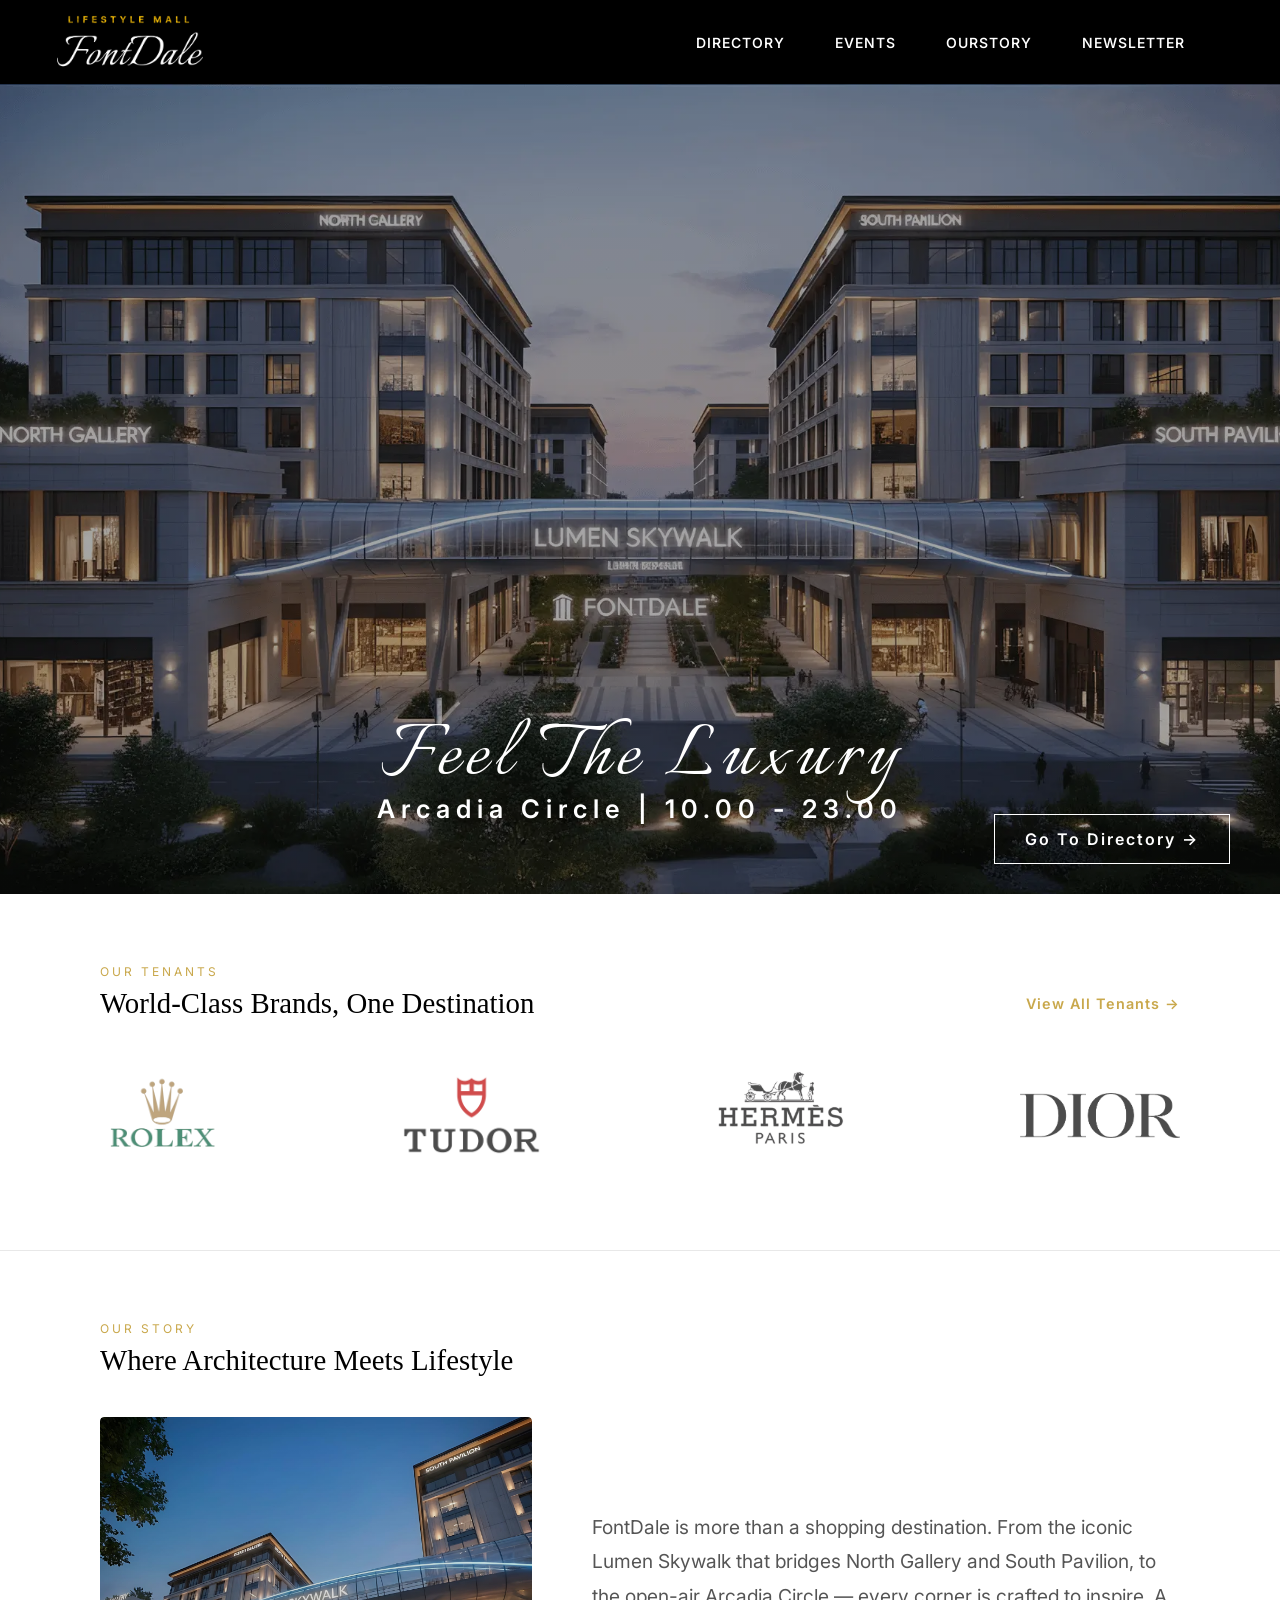
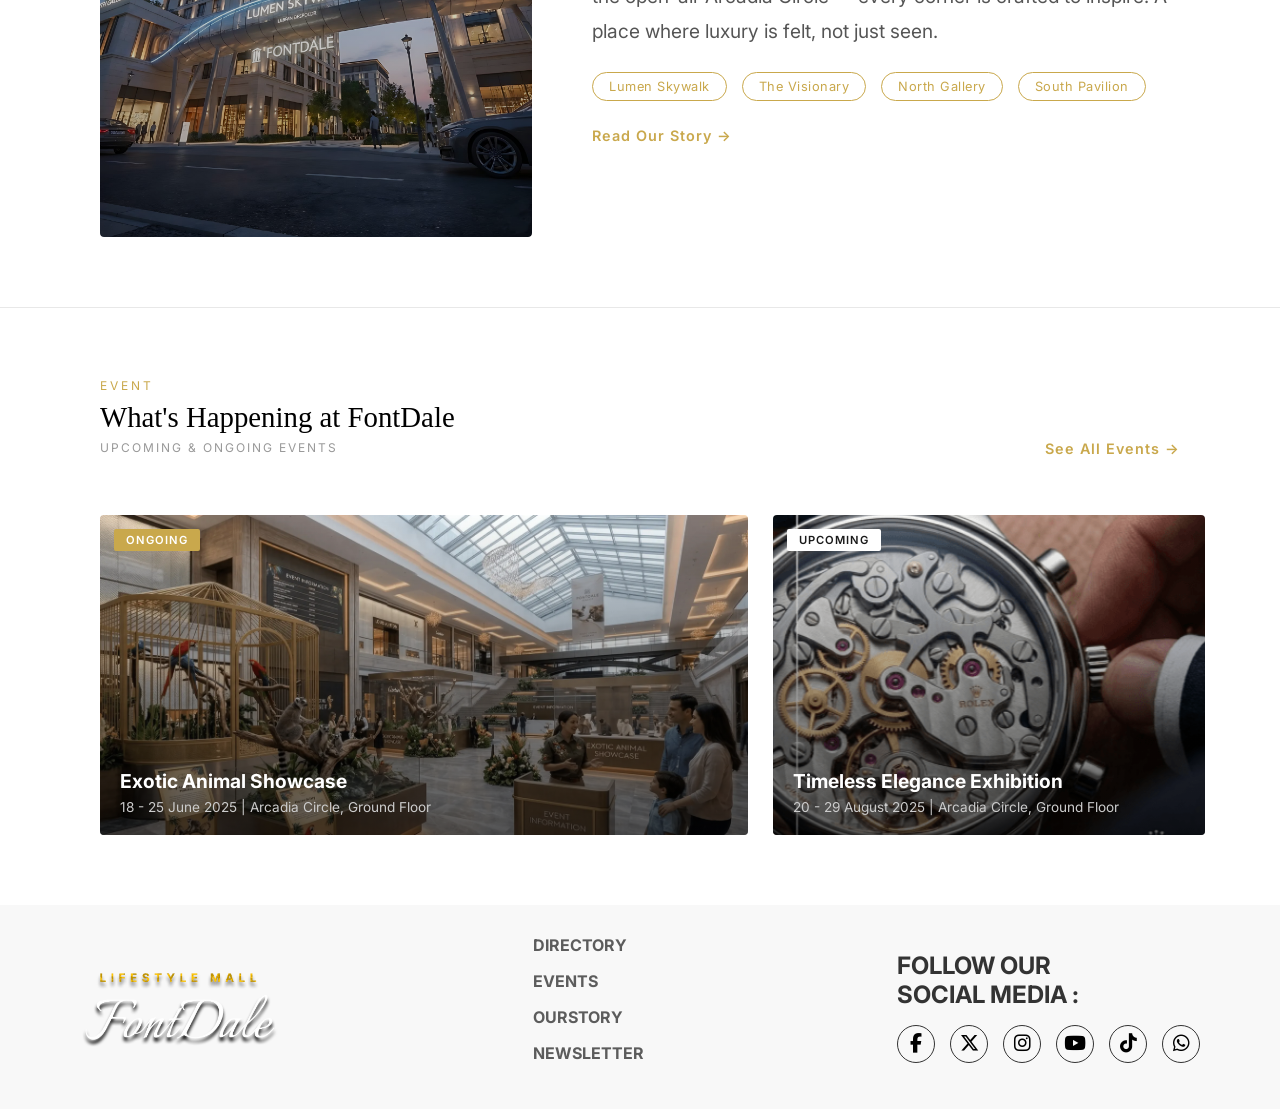
==== index.html @ 86652f48 "Revisi index.html" ====
<!doctype html>
<html lang="id">
  <head>
    <meta charset="UTF-8" />
    <meta name="viewport" content="width=device-width, initial-scale=1.0" />
    <title>FontDale Lifestyle Mall</title>

    <link rel="preconnect" href="https://fonts.googleapis.com" />
    <link rel="preconnect" href="https://fonts.gstatic.com" crossorigin />
    <link
      href="https://fonts.googleapis.com/css2?family=Alike&family=Inter:wght@300;400;600&family=Italianno&display=swap"
      rel="stylesheet"
    />
    <link
      rel="stylesheet"
      href="https://cdnjs.cloudflare.com/ajax/libs/font-awesome/6.5.1/css/all.min.css"
    />
    <link rel="stylesheet" href="coloring.css" />
    <script src="./JS/nav.js" defer></script>
    <script src="./JS/scroll.js" defer></script>
  </head>
  <body>
    <header>
      <div class="logo">
        <a href="index.html">
          <img src="./Gambar/logo fontDale.png" alt="logo" width="160px" />
        </a>
      </div>
      <nav class="main-navigation">
        <ul>
          <li><a href="directory.html">DIRECTORY</a></li>
          <li><a href="events.html">EVENTS</a></li>
          <li><a href="ourstory.html">OURSTORY</a></li>
          <li><a href="newsletter.html">NEWSLETTER</a></li>
        </ul>
      </nav>
      <button id="hamburgerButton" class="hamburger-btn">
        <span></span>
        <span></span>
        <span></span>
      </button>
    </header>

    <section>
      <div class="hero-banner">
        <div class="hero-content">
          <h1 class="slogan">Feel The Luxury</h1>
          <p class="place-title">Arcadia Circle | 10.00 - 23.00</p>
        </div>

        <a class="directory-link" href="directory.html"
          >Go To Directory &rarr;</a
        >
      </div>
    </section>

    <!-- OUR TENANTS -->
    <section class="tenants-section">
      <div class="section-label">OUR TENANTS</div>
      <div class="section-header-row">
        <h2>World-Class Brands, One Destination</h2>
        <a href="directory.html" class="view-all-link"
          >View All Tenants &rarr;</a
        >
      </div>
      <div class="tenants-logo-row">
        <img src="Logo Brand/rolex.png" alt="Rolex" id="rolex-homepage" />
        <img src="Logo Brand/Tudor.png" alt="Tudor" />
        <img
          src="Logo Brand/Fashion & accesories/Hermes.png"
          alt="Hermes"
          id="hermes-homepage"
        />
        <img src="Logo Brand/Fashion & accesories/Dior.png" alt="Dior" />
      </div>
      <a href="directory.html" class="view-all-link mobile-cta"
        >View All Tenants &rarr;</a
      >
    </section>

    <!-- OUR STORY -->
    <section class="story-preview-section">
      <div class="section-label">OUR STORY</div>
      <h2>Where Architecture Meets Lifestyle</h2>
      <div class="story-preview-content">
        <div class="story-preview-image">
          <img
            src="./Gambar/ourstory page/Fontdale Frog Eye Level2.png"
            alt="FontDale Building"
          />
        </div>
        <div class="story-preview-text">
          <p>
            FontDale is more than a shopping destination. From the iconic Lumen
            Skywalk that bridges North Gallery and South Pavilion, to the
            open-air Arcadia Circle — every corner is crafted to inspire. A
            place where luxury is felt, not just seen.
          </p>
          <div class="story-tags">
            <span class="tag">Lumen Skywalk</span>
            <span class="tag">The Visionary</span>
            <span class="tag">North Gallery</span>
            <span class="tag">South Pavilion</span>
          </div>
          <a href="ourstory.html" class="view-all-link"
            >Read Our Story &rarr;</a
          >
        </div>
      </div>
    </section>

    <!-- EVENT -->
    <section class="event-preview-section">
      <div class="section-label">EVENT</div>
      <div class="section-header-row">
        <div class="event-preview-title">
          <h2>What's Happening at FontDale</h2>
          <p class="event-subtitle">UPCOMING & ONGOING EVENTS</p>
        </div>
        <a href="events.html" class="view-all-link">See All Events &rarr;</a>
      </div>
      <div class="event-preview-grid">
        <div class="event-preview-card large">
          <span class="event-badge ongoing">ONGOING</span>
          <img
            src="./Gambar/Event Hero Banner.webp"
            alt="Exotic Animal Showcase"
          />
          <div class="event-preview-info">
            <h3>Exotic Animal Showcase</h3>
            <p>18 - 25 June 2025 | Arcadia Circle, Ground Floor</p>
          </div>
        </div>
        <div class="event-preview-card small">
          <span class="event-badge upcoming">UPCOMING</span>
          <img
            src="./Gambar/Rolex Event.png"
            alt="Timeless Elegance Exhibition"
          />
          <div class="event-preview-info">
            <h3>Timeless Elegance Exhibition</h3>
            <p>20 - 29 August 2025 | Arcadia Circle, Ground Floor</p>
          </div>
        </div>
      </div>
      <a href="events.html" class="view-all-link mobile-cta"
        >See All Events &rarr;</a
      >
    </section>

    <footer>
      <div class="logo-footer">
        <a href="index.html">
          <img src="./Gambar/logo fontDale2.png" alt="Logo" />
        </a>
      </div>

      <div class="navigation-footer">
        <ul>
          <li><a href="directory.html">DIRECTORY</a></li>
          <li><a href="events.html">EVENTS</a></li>
          <li><a href="ourstory.html">OURSTORY</a></li>
          <li><a href="newsletter.html">NEWSLETTER</a></li>
        </ul>
      </div>
      <div class="social-media">
        <p class="social-media-title">FOLLOW OUR <br />SOCIAL MEDIA :</p>
        <ul>
          <li>
            <a href="#"><i class="fa-brands fa-facebook-f"></i></a>
          </li>
          <li>
            <a href="#"><i class="fa-brands fa-x-twitter"></i></a>
          </li>
          <li>
            <a href="#"><i class="fa-brands fa-instagram"></i></a>
          </li>
          <li>
            <a href="#"><i class="fa-brands fa-youtube"></i></a>
          </li>
          <li>
            <a href="#"><i class="fa-brands fa-tiktok"></i></a>
          </li>
          <li>
            <a href="#"><i class="fa-brands fa-whatsapp"></i></a>
          </li>
        </ul>
      </div>
    </footer>
  </body>
</html>
---- coloring.css ----
* {
  margin: 0;
  padding: 0;
  box-sizing: border-box;
  font-family: "Inter", sans-serif;
}
.fade-up {
  opacity: 0;
  transform: translateY(40px);
  transition:
    opacity 0.8s ease,
    transform 0.8s ease;
}
.fade-left {
  opacity: 0;
  transform: translateX(-40px);
  transition:
    opacity 0.8s ease,
    transform 0.8s ease;
}
.fade-right {
  opacity: 0;
  transform: translateX(40px);
  transition:
    opacity 0.8s ease,
    transform 0.8s ease;
}

.fade-up.visible,
.fade-left.visible,
.fade-right.visible {
  opacity: 1;
  transform: translate(0, 0);
}

@keyframes fadeUpHomepage {
  from {
    opacity: 0;
    transform: translateY(30px);
    letter-spacing: 2px;
  }
  to {
    opacity: 1;
    transform: translateY(0);
    letter-spacing: 6px;
  }
}

@keyframes fadeUp {
  from {
    opacity: 0;
    transform: translateY(30px);
  }
  to {
    opacity: 1;
    transform: translateY(0);
  }
}

@keyframes fadeIn {
  from {
    opacity: 0;
  }
  to {
    opacity: 1;
  }
}

@keyframes fadeDown {
  from {
    opacity: 0;
    transform: translateY(-30px);
  }

  to {
    opacity: 1;
    transform: translate(0);
  }
}

@keyframes pulse {
  0%,
  100% {
    box-shadow: 0 0 0 0 rgba(255, 255, 255, 0.4);
  }
  50% {
    box-shadow: 0 0 0 8px rgba(255, 255, 255, 0);
  }
}

header {
  position: sticky;
  top: 0px;
  background-color: #000;
  color: #fff;
  display: flex;
  justify-content: space-between;
  align-items: center;
  padding: 10px 50px;
  animation: fadeDown 1s ease forwards;
  z-index: 1000;
}
.logo {
  flex: 1;
  display: flex;
  justify-content: flex-start;
}
.logo img {
  width: 160px;
  height: auto;
}
.main-navigation {
  margin-left: auto;
  margin-right: 20px;
}

.main-navigation ul {
  display: flex;
  list-style: none;
}

.main-navigation li {
  margin: 0px 25px;
}

.main-navigation a {
  color: white;
  text-decoration: none;
  font-size: 14px;
  font-weight: 550;
  letter-spacing: 1px;
}

.main-navigation a:hover {
  transition: color 0.25 linear;
  color: orange;
}

.hamburger-btn {
  display: none; /* tersembunyi di desktop */
  flex-direction: column;
  justify-content: space-between;
  width: 28px;
  height: 20px;
  background: none;
  border: none;
  cursor: pointer;
  padding: 0;
}

.hamburger-btn span {
  display: block;
  width: 100%;
  height: 2px;
  background-color: #c9a84c;
}
/* HOMEPAGE SECTION */
.hero-banner {
  background-image:
    linear-gradient(to bottom, rgba(0, 0, 0, 0.35), rgba(0, 0, 0, 0.35)),
    url(./Gambar/Gambar\ Mall\ HomePage.webp);
  background-size: cover;
  background-position: center;
  height: 90vh;

  display: flex;
  flex-direction: column;
  justify-content: flex-end;
  color: white;
  align-items: center;
  padding-bottom: 70px;
  position: relative;
}

.hero-content {
  text-align: center;
}

.slogan {
  font-family: "Italianno", cursive, sans-serif;
  font-size: 5.6rem;
  letter-spacing: 6px;
  margin: 0;
  font-weight: 200;
  line-height: 0.8;
  animation: fadeUpHomepage 1.2s ease forwards;
}
.place-title {
  font-family: "Inter", Arial, Helvetica, sans-serif;
  font-size: 1.6rem;
  font-weight: 600;
  letter-spacing: 1.3px;
  animation: fadeUpHomepage 1.2s ease forwards;
  opacity: 0;
}

.directory-link {
  position: absolute;
  bottom: 30px;
  right: 50px;

  color: white;
  text-decoration: none;
  font-size: 1rem;
  font-family: "Inter", sans-serif;
  font-weight: 600;
  letter-spacing: 2px;

  border: 1.5px solid white;
  padding: 14px 30px;

  transition:
    background-color 0.3s ease,
    color 0.3s ease;

  animation:
    fadeIn 1.5s ease 0.8s forwards,
    pulse 2s ease 2s infinite;
  opacity: 0;
}

.directory-link:hover {
  background-color: white;
  color: black;
}
.mobile-cta {
  display: none;
}
.section-label {
  font-size: 0.75rem;
  letter-spacing: 3px;
  color: #c9a84c;
  margin-bottom: 8px;
  font-family: "Inter", sans-serif;
}

.section-header-row {
  display: flex;
  justify-content: space-between;
  align-items: center;
  margin-bottom: 20px;
}

.section-header-row h2 {
  font-size: 1.8rem;
  font-family: "Juudson", serif;
  font-weight: 400;
}

.view-all-link {
  font-size: 0.9rem;
  color: #c9a84c;
  text-decoration: none;
  font-weight: 600;
  letter-spacing: 1px;
  transition: color 0.3s ease;
}

.view-all-link:hover {
  color: #1a1a1a;
}

/* our tenants homepage */
.tenants-section {
  padding: 70px 100px;
  border-bottom: 1px solid #e8e8e8;
}

.tenants-logo-row {
  display: flex;
  align-items: center;
  gap: 60px;
  margin-top: 30px;
  justify-content: space-between;
}

.tenants-logo-row img#rolex-homepage {
  height: 100px;
  max-width: none;
}
.tenants-logo-row img#hermes-homepage {
  height: 130px;
  max-width: none;
}

.tenants-logo-row img {
  height: 80px;
  max-width: 160px;
  object-fit: contain;
  object-position: center;
  opacity: 0.7;
  transition:
    filter 0.3s ease,
    opacity 0.3s ease;
}

.tenants-logo-row img:hover {
  opacity: 1;
}

/* ===================== */
/* OUR STORY PREVIEW     */
/* ===================== */
.story-preview-section {
  padding: 70px 100px;
  border-bottom: 1px solid #e8e8e8;
}

.story-preview-section h2 {
  font-size: 1.8rem;
  font-family: "Judson", serif;
  font-weight: 400;
  margin-bottom: 40px;
}

.story-preview-content {
  display: flex;
  gap: 60px;
  align-items: center;
}

.story-preview-image {
  flex: 0 0 40%;
  position: relative;
  overflow: hidden;
  border-radius: 4px;
}

.story-preview-image img {
  width: 100%;
  height: 420px;
  object-fit: cover;
  border-radius: 4px;
  display: block;
  transition: transform 0.4s ease;
}

.story-preview-image::after {
  content: "";
  position: absolute;
  inset: 0;
  background: linear-gradient(to top, rgba(0, 0, 0, 0.4), transparent);
  transition: all 1s ease;
}

.story-preview-image:hover img {
  transform: scale(1.08);
}
.story-preview-image:hover::after {
  background: linear-gradient(to top, rgba(0, 0, 0, 0.65), rgba(0, 0, 0, 0.15));
}

.story-preview-text {
  flex: 1;
}

.story-preview-text p {
  font-size: 1.2rem;
  line-height: 1.8;
  color: #555;
  margin-bottom: 24px;
}

.story-tags {
  display: flex;
  flex-wrap: wrap;
  gap: 15px;
  margin-bottom: 24px;
}

.tag {
  font-size: 0.8rem;
  padding: 6px 16px;
  border: 1px solid #c9a84c;
  color: #c9a84c;
  border-radius: 20px;
  letter-spacing: 0.5px;
}

.event-subtitle {
  font-size: 0.75rem;
  letter-spacing: 2px;
  color: #999;
  margin-top: 6px;
  font-family: "Inter", sans-serif;
}
.event-preview-section {
  padding: 70px 100px;
}
.event-preview-title {
  margin-bottom: 40px;
}
.event-preview-title h2 {
  margin-bottom: 2px;
  font-family: "Juudson", serif;
  font-size: 1.8rem;
  font-weight: 400;
}
.event-preview-title p {
  font-family: "Inter", serif;
  letter-spacing: 2px;
}

.event-preview-grid {
  display: flex;
  gap: 25px;
}

.event-preview-card.large {
  flex: 0 0 60%;
}
.event-preview-card.small {
  flex: 0 0 40%;
}

.event-preview-card {
  position: relative;
  border-radius: 4px;
  overflow: hidden;
  cursor: pointer;
}

.event-preview-card img {
  width: 100%;
  height: 320px;
  object-fit: cover;
  display: block;
  transition: transform 0.4s ease;
}

.event-preview-card::after {
  content: "";
  position: absolute;
  inset: 0;
  background: linear-gradient(to top, rgba(0, 0, 0, 0.6), transparent);
  transition: all 0.4s ease;
  pointer-events: none;
}

.event-preview-card:hover img {
  transform: scale(1.08);
}

.event-preview-card:hover::after {
  background: linear-gradient(to top, rgba(0, 0, 0, 0.8), rgba(0, 0, 0, 0.2));
}

.event-preview-info {
  position: absolute;
  bottom: 0;
  left: 0;
  right: 0;
  padding: 20px;
  z-index: 2;
}

.event-preview-info h3 {
  font-size: 1.2rem;
  font-family: "Inter", serif;
  color: white;
  margin-bottom: 6px;
}

.event-preview-info p {
  font-size: 0.85rem;
  color: #ccc;
}

.event-badge {
  position: absolute;
  top: 14px;
  left: 14px;
  font-size: 0.7rem;
  letter-spacing: 1px;
  padding: 4px 12px;
  border-radius: 2px;
  z-index: 3;
  font-family: "Inter", sans-serif;
  font-weight: 600;
}

.event-badge.ongoing {
  background-color: #c9a84c;
  color: white;
}

.event-badge.upcoming {
  background-color: white;
  color: #1a1a1a;
}

/* HOMEPAGE SECTION */

/* FOOTER SECTION */

footer {
  background-color: #f8f8f8;
  justify-content: space-between;
  color: black;
  display: flex;
  align-items: center;
  font-family: Inter;
  padding: 30px 80px;
}

.logo-footer {
  width: 200px;
}
.logo-footer img {
  width: 100%;
  height: auto;
}

.navigation-footer {
  align-items: center;
}
.navigation-footer ul {
  list-style: none;
  display: flex;
  flex-direction: column;
}
.navigation-footer li {
  margin-bottom: 16px;
}

.navigation-footer a {
  font-size: 1rem;
  font-weight: 700;
  color: #5c5c5c;
  text-decoration: none;
  position: relative;
}

.navigation-footer a::after {
  content: "";
  position: absolute;
  top: 20px;
  left: 50%;
  transform: translateX(-50%);
  height: 2px;
  width: 0%;
  background-color: orange;
  transition: width 0.3s ease;
}

.navigation-footer a:hover {
  color: black;
}
.navigation-footer a:hover::after {
  width: 100%;
}

.social-media {
  display: flex;
  flex-direction: column;
  align-items: flex-start;
}
.social-media-title {
  font-size: 24px;
  color: #333333;
  font-weight: 700;
  margin-bottom: 15px;
  line-height: 1.2;
}

.social-media ul {
  display: flex;
  list-style: none;
  gap: 15px;
  padding: 0;
  margin: 0;
}

.social-media a {
  text-decoration: none;
}
.social-media i {
  font-size: 1.2rem;
  color: black;
  width: 38px;
  height: 38px;
  border: 1.5px solid #333333;
  border-radius: 50%;

  display: flex;
  justify-content: center;
  align-items: center;
  transition:
    background-color 0.3s ease,
    color 0.3s ease;
}

.social-media i:hover {
  background-color: #333;
  color: white;
  /* cursor: pointer; */
}

/* FOOTER SECTION */

/* OURSTORY SECTION */

.story-intro {
  background-image:
    linear-gradient(rgba(0, 0, 0, 0.5), rgba(0, 0, 0, 0.5)),
    url("./Gambar/Fontdale\ Eagle\ Level2.webp");

  background-size: cover;
  background-position: center;
  height: 100vh;

  display: flex;
  align-items: flex-end;
  justify-content: center;
  text-align: center;
  padding: 100px 10%;
}

.intro-content p {
  font-family: "Alike";
  color: white;
  font-size: 1.2rem;
  line-height: 1.9;
  opacity: 78%;
  max-width: 750px;
  margin: 0 auto;
}

.story-visionary,
.story-landmark {
  display: flex;
  align-items: center;
  justify-content: space-between;
  gap: 60px;
  width: 90%;
  max-width: 1200px;
  margin: 100px auto;
  padding: 0 20px;
}

.story-landmark {
  flex-direction: row-reverse;
}

.story-image {
  flex: 0 0 48%;
  max-width: 48%;
}

.story-image img {
  width: 100%;
  height: auto;
  aspect-ratio: 4 / 5;
  object-fit: cover;
  border-radius: 4px;
}

.story-text {
  flex: 0 0 48%;
  max-width: 48%;
  padding: 0 10px;
}

.story-text h2 {
  font-family: "Alike", serif;
  font-size: 2rem;
  margin-bottom: 20px;
  letter-spacing: 4px;
  color: #1a1a1a;
  padding-bottom: 14px;
  border-bottom: 1px solid #c9a84c;
  display: inline-block;
}

.story-text p {
  font-family: "Alike", serif;
  line-height: 1.9;
  font-size: 1.05rem;
  color: #3a3a3a;
  text-align: left;
}

.founder-credit {
  margin-top: 40px;
  padding-top: 24px;
  border-top: 1px solid #e0d5c1;
}

.founder-name {
  font-family: "Alike", serif;
  font-size: 1.1rem;
  color: #c9a84c;
  letter-spacing: 2px;
  margin-bottom: 4px;
}

.founder-title {
  font-family: "Inter", sans-serif;
  font-size: 0.8rem;
  color: #888;
  letter-spacing: 1px;
  text-transform: uppercase;
  margin-bottom: 20px;
}

.founder-quote {
  font-family: "Italianno", cursive;
  font-size: 1.6rem;
  color: #555;
  line-height: 1.6;
  margin: 0;
  padding-left: 16px;
  border-left: 2px solid #c9a84c;
  font-style: italic;
}

.landmark-stats {
  display: flex;
  gap: 32px;
  margin-top: 40px;
  padding-top: 24px;
  border-top: 1px solid #e0d5c1;
}

.stat-item {
  display: flex;
  flex-direction: column;
  gap: 4px;
}

.stat-number {
  font-family: "Alike", serif;
  font-size: 2.2rem;
  color: #c9a84c;
  letter-spacing: 2px;
}

.stat-label {
  font-family: "Inter", sans-serif;
  font-size: 0.75rem;
  color: #888;
  text-transform: uppercase;
  letter-spacing: 2px;
}
.ourstory-banner-bottom {
  background-image:
    linear-gradient(rgba(0, 0, 0, 0.5), rgba(0, 0, 0, 0.5)),
    url(./Gambar/Inside\ FontDale\ Mall.webp);
  background-size: cover;
  background-position: center;
  height: 100vh;
  width: 100%;
  display: flex;
  align-items: center;
  justify-content: center;
}

.banner-quote-wrapper {
  align-items: center;
  padding: 0 20%;
  transition-delay: 0.3s;
}

.banner-quote-mark {
  font-family: "Italianno", cursive;
  font-size: 8rem;
  color: #c9a84c;
  line-height: 0.5;
  margin-bottom: 16px;
  opacity: 0.8;
}

.banner-quote-text {
  font-family: "Alike", serif;
  font-size: 2.8rem;
  color: white;
  letter-spacing: 3px;
  line-height: 1.6;
  margin-bottom: 24px;
}

.banner-quote-belowtext {
  font-family: "Inter", sans-serif;
  font-size: 0.8rem;
  color: #c9a84c;
  letter-spacing: 6px;
  text-transform: uppercase;
}

/* OUR STORY SECTION */

/* NEWSLETTER SECTION */
.newsletter-hero-banner {
  background-image:
    linear-gradient(rgba(0, 0, 0, 0.5), rgba(0, 0, 0, 0.5)),
    url(./Gambar/OrangMainHp.webp);
  width: 100%;
  height: 92vh;
  background-position: center;
  background-size: cover;
  display: flex;
  align-items: flex-end;
  justify-content: flex-start;
  padding: 50px;
}
.hero-banner-text {
  color: white;
  font-size: 80px;
  font-weight: 700;
  letter-spacing: 2px;
}

.benefit-section {
  display: flex;
  justify-content: space-between;
  padding: 70px 80px;
  gap: 20px;
}

.feature-item {
  flex: 1;
  padding: 20px;
  text-align: center;
  flex-direction: column;
  display: flex;
  align-items: center;
  justify-content: center;
  width: 100%;
  max-width: 340px;
  margin: 0 auto;
}

#FullLine {
  display: flex;
  width: 90%;
  border-bottom: 3px solid black;
  margin-left: auto;
  margin-right: auto;
}

.feature-item img {
  filter: brightness(0);
  opacity: 0.8;
  margin-bottom: 20px;
}

.feature-item h3 {
  font-weight: 600;
  font-size: 1rem;
  color: #5c5c5c;
  margin-bottom: 10px;
  letter-spacing: 1.5px;
}
.feature-item p {
  font-size: 0.9rem;
  letter-spacing: 1px;
  font-weight: 400;
  color: #707070;
}

.form-section {
  padding: 60px 80px;
  margin: 80px auto;
  max-width: 1100px;
  border: 1px solid #c9a84c;
  opacity: 0;
}
.form-section h1 {
  font-family: "Judson", serif;
  margin-bottom: 60px;
  text-align: center;
}

.form-wrapper {
  display: flex;
  gap: 100px;
  justify-content: center;
  padding: 0;
}

.btn-wrapper {
  margin-top: 30px;
  display: flex;
  justify-content: flex-end;
}

.submit-btn {
  font-family: "Judson", serif;
  background-color: #1a1a1a;
  border: 1px solid #1a1a1a;
  border-radius: 20px;
  color: white;
  padding: 15px 50px;
  text-align: center;
  font-size: 1.1rem;
  cursor: pointer;
  transition:
    background-color 0.3s ease,
    color 0.3s ease;
}

.submit-btn:hover {
  background-color: white;
  color: black;
}
.column-left,
.column-right {
  display: flex;
  flex-direction: column;
  gap: 20px;
}

.input-box {
  font-family: "Judson", serif;
  display: flex;
  flex-direction: column;
  gap: 6px;
}

.input-box label {
  font-size: 25px;
  font-weight: bold;
  font-family: "Judson", "Inter";
}

.input-box input,
.input-box select {
  border: none;
  outline: none;
  border-bottom: 1px solid black;
  font-family: "Judson", serif;
  font-size: 14px;
  padding: 8px;
  width: 250px;
}
/* NEWSLETTER SECTION */

/* EVENTS SECTION */
.events-hero-banner {
  background-image:
    linear-gradient(rgba(0, 0, 0, 0.5), rgba(0, 0, 0, 0.5)),
    url(./Gambar/Event\ Hero\ Banner.webp);
  background-size: cover;
  background-position: center center;
  display: flex;
  justify-content: flex-start;
  align-items: flex-end;
  height: 90vh;
}

.desc-event-hero-banner {
  padding: 50px 50px 100px 100px;
}
.desc-event-hero-banner h1 {
  color: white;
  font-size: 3rem;
  font-weight: 400;
  margin-bottom: 14px;
  line-height: 1.15;
}
.desc-event-hero-banner p {
  font-size: 0.7rem;
  color: #c9a84c;
  letter-spacing: 2px;
  margin-bottom: 12px;
}
#desc-event-hero-banner {
  color: #9b9b9a;
  font-size: 0.9rem;
  line-height: 1.65;
  max-width: 480px;
  margin-bottom: 28px;
  font-weight: 300;
}

.button-event-group {
  display: flex;
  gap: 15px;
  align-items: center;
}

.btn-primary {
  background: #c9a84c;
  color: #1a1208;
  font-size: 0.65rem;
  letter-spacing: 2.5px;
  padding: 13px 28px;
  border: none;
  cursor: pointer;
  font-weight: 500;
  border-radius: 2px;
  transition: opacity 0.2s;
}
.btn-primary:hover {
  opacity: 0.85;
}

.btn-secondary {
  background: transparent;
  color: #ffffff;
  font-size: 0.65rem;
  letter-spacing: 2.5px;
  padding: 12px 28px;
  border: 1px solid rgba(255, 255, 255, 0.45);
  cursor: pointer;
  border-radius: 2px;
  transition: border-color 0.2s;
}

.btn-secondary:hover {
  border-color: rgba(255, 255, 255, 0.85);
}

.modal-overlay {
  inset: 0;
  position: fixed;
  z-index: 9999;
  background: rgba(0, 0, 0, 0.72);
  display: flex;
  align-items: center;
  justify-content: center;
  pointer-events: none;
  transition: opacity 0.25s ease;
  opacity: 0;
}
.modal-overlay.open {
  opacity: 1;
  pointer-events: all;
}

.modal-box {
  background-color: white;
  width: 540px;
  max-width: 90vw;
  border-radius: 4px;
  overflow: hidden;
  transform: translateY(24px);
  transition: transform 0.28s ease;
}

.modal-overlay.open .modal-box {
  transform: translateY(0);
}

.modal-hero-img {
  position: relative;
  height: 200px;
  background-image:
    linear-gradient(to top, rgba(0, 0, 0, 0.3) 20%),
    url(./Gambar/Event\ Hero\ Banner.webp);
  background-size: cover;
  background-position: center;
}

.modal-hero-text {
  color: white;
  position: absolute;
  bottom: 0;
  left: 0;
  padding: 20px 24px;
}
.modal-eyebrow {
  font-size: 0.6rem;
  letter-spacing: 2.5px;
  color: #c9a84c;
  margin-bottom: 5px;
}
.modal-hero-text h2 {
  color: #ffffff;
  font-size: 1.5rem;
  font-weight: 400;
  margin: 0;
}

.modal-close {
  position: absolute;
  top: 14px;
  right: 14px;
  background: rgba(0, 0, 0, 0.45);
  border: none;
  color: #ffffff;
  width: 32px;
  height: 32px;
  border-radius: 50%;
  font-size: 0.85rem;
  cursor: pointer;
  display: flex;
  align-items: center;
  justify-content: center;
  transition: background 0.2s ease;
}

.modal-close:hover {
  background: rgba(0, 0, 0, 0.75);
}

.modal-body {
  padding: 15px;
}
.modal-grid {
  display: grid;
  grid-template-columns: 1fr 1fr;
  gap: 10px;
}

.info-item {
  background: #f7f5f0;
  border: 0.5px solid #e0d9c8;
  border-radius: 4px;
  padding: 10px 14px;
}

.info-label {
  font-size: 0.6rem;
  letter-spacing: 2px;
  color: #999999;
  margin-bottom: 4px;
}

.info-val {
  font-size: 0.82rem;
  color: #1a1a1a;
  font-weight: 500;
  margin: 0;
}

.modal-desc {
  font-size: 0.82rem;
  font-weight: 500;
  line-height: 1.5;
  letter-spacing: 0.5px;
  padding: 0px 20px;
  margin-top: 20px;
}

.modal-highlights {
  padding: 20px;
}
.modal-highlights-label {
  font-size: 0.8rem;
  letter-spacing: 2px;
  color: #999999;
  margin-bottom: 10px;
}
.modal-tags {
  display: flex;
  flex-wrap: wrap;
  gap: 8px;
  margin-bottom: 20px;
}

.modal-tags span {
  background: #f0ebe0;
  border: 0.5px solid #d9cdb0;
  border-radius: 2px;
  padding: 6px 12px;
  font-size: 0.7rem;
  color: #5a4a2a;
  letter-spacing: 0.5px;
}

.coming-soon-events {
  padding: 50px;
}
.coming-soon-events h1 {
  opacity: 0;
  text-align: center;
  margin-bottom: 60px;
  animation: fadeUp 1.2s ease 0.5s forwards;
}

.event-wrapper-section {
  display: flex;
  gap: 15px;
}

.event-column1,
.event-column2,
.event-column3 {
  display: flex;
  flex-direction: column;
  gap: 30px;
  flex: 1;
}

.event-square-column,
.event-rectangle-column {
  position: relative;
  border-radius: 4px;
  overflow: hidden;
  cursor: pointer;
}

.event-square-column {
  height: 450px;
}
.event-rectangle-column {
  height: 350px;
}
.event-square-column:hover,
.event-rectangle-column:hover {
  box-shadow: 0 15px 40px rgba(0, 0, 0, 1);
}

.event-square-column::before,
.event-rectangle-column::before {
  content: "";
  position: absolute;
  inset: 0;
  background-image: inherit;
  background-size: cover;
  background-position: center;
  transition: transform 0.4s ease;
  z-index: 0;
}

.event-square-column:hover::before,
.event-rectangle-column:hover::before {
  transform: scale(1.08);
}

.event-square-column::after,
.event-rectangle-column::after {
  content: "";
  position: absolute;
  inset: 0;
  background: rgba(255, 255, 255, 0.05);
  opacity: 0;
  transition: opacity 0.4s ease;
  z-index: 1;
}

.event-square-column:hover::after,
.event-rectangle-column:hover::after {
  opacity: 1;
}

.event-column1 .event-square-column {
  background-image:
    linear-gradient(to top, rgba(0, 0, 0, 0.8), transparent),
    url("./Gambar/Tas\ LV.webp");
  transition-delay: 0.1s;
}
.event-column1 .event-rectangle-column {
  background-image:
    linear-gradient(to top, rgba(0, 0, 0, 0.8), transparent),
    url("./Gambar/scent\ event.webp");
  transition-delay: 0.2s;
}
.event-column2 .event-rectangle-column {
  background-image:
    linear-gradient(to top, rgba(0, 0, 0, 0.8), transparent),
    url("./Gambar/Sbucks\ Event.webp");
  transition-delay: 0.3s;
}
.event-column2 .event-square-column {
  background-image:
    linear-gradient(to top, rgba(0, 0, 0, 0.8), transparent),
    url("./Gambar/bakery\ event.webp");
  transition-delay: 0.4s;
}
.event-column3 .event-square-column {
  background-image:
    linear-gradient(to top, rgba(0, 0, 0, 0.8), transparent),
    url("./Gambar/Rolex\ Event.webp");
  transition-delay: 0.5s;
}
.event-column3 .event-rectangle-column {
  background-image:
    linear-gradient(to top, rgba(0, 0, 0, 0.8), transparent),
    url("./Gambar/Ibox\ event.webp");
  transition-delay: 0.6s;
}

.event-card-content {
  position: absolute;
  bottom: 0;
  padding: 15px;
  color: white;
  z-index: 2;
}
.event-card-content h3 {
  font-weight: bold;
  font-size: 2.3rem;
  margin-bottom: 5px;
}
.event-card-content p {
  font-size: 1rem;
  margin-bottom: 5px;
  color: #cfcac8;
}
.event-card-content span {
  font-size: 1.4rem;
  font-weight: 700;
}

/* EVENTS SECTION */

/* DIRECTORY SECTION */
.directory-wrapper {
  margin: 10px 100px;
  padding: 50px 50px 20px 50px;
  display: flex;
  justify-content: center;
  align-items: center;
  flex-direction: column;
  border-bottom: 2px solid gray;
}

.directory-wrapper h1 {
  font-size: 40px;
}

.directory-navigation {
  display: flex;
  justify-content: center;
  padding: 25px;
  gap: 20px;
}

.filter-btn {
  background: none;
  border: none;
  font-size: 24px;
  cursor: pointer;
  letter-spacing: 2px;
  padding: 10px;
}

.filter-btn.active {
  font-weight: 700;
  border-bottom: 2px solid black;
}

.filter-btn:hover {
  font-weight: 700;
}

.brand-section {
  padding: 60px 100px;
}

.brand-wrapper {
  display: flex;
  flex-direction: column;
  gap: 70px;
}
.brand-category {
  display: flex;
  flex-direction: column;
}

.brand-category h2 {
  font-size: 1.8rem;
  margin-bottom: 40px;
}

.brand-slider {
  display: flex;
  flex-direction: row;
  gap: 40px;
  align-items: center;
  overflow-x: auto;
  height: 160px;
  padding-bottom: 50px;
  overflow-x: auto;
  overflow-y: hidden;
}

.brand-slider img {
  height: 80px;
  max-width: 160px;
  object-fit: contain;
  object-position: center;
  flex-shrink: 0;
}

.brand-slider img#ukuran-logo-burberry {
  height: 160px;
  max-width: none;
}
.brand-slider img#ukuran-logo-hermes {
  height: 160px;
  max-width: none;
}

.fnb-slider img {
  height: 105px;
  margin: 0 5px;
}

.brand-slider::-webkit-scrollbar {
  height: 4px;
}

.brand-slider::-webkit-scrollbar-thumb {
  background-color: black;
  border-radius: 10px;
}

.brand-slider::-webkit-scrollbar-track {
  background-color: #e0e0e0;
}

/* DIRECTORY SECTION */

header {
  transition:
    padding 0.3s ease,
    background-color 0.3s ease;
}

header.scrolled {
  padding: 6px 50px;
  background-color: #000;
  box-shadow: 0 2px 10px rgba(0, 0, 0, 0.3);
}

header.scrolled .logo img {
  width: 110px;
  transition: width 0.3s ease;
}

.logo img {
  transition: width 0.3s ease;
}
/* ===================== */
/* TENANT MODAL          */
/* ===================== */
.tenant-modal-overlay {
  display: none;
  position: fixed;
  inset: 0;
  background-color: rgba(0, 0, 0, 0.5);
  z-index: 9999;
  justify-content: center;
  align-items: center;
}

.tenant-modal-overlay.open {
  display: flex;
}

.tenant-modal {
  background: #fff;
  border-radius: 12px;
  width: 90%;
  max-width: 750px;
  padding: 40px;
  position: relative;
  animation: fadeUp 0.3s ease forwards;
}

.tenant-modal-close {
  position: absolute;
  top: 16px;
  right: 20px;
  background: #f0f0f0;
  border: none;
  border-radius: 50%;
  width: 36px;
  height: 36px;
  font-size: 1.2rem;
  cursor: pointer;
  display: flex;
  align-items: center;
  justify-content: center;
  transition: background 0.2s ease;
}

.tenant-modal-close:hover {
  background: #e0e0e0;
}

.tenant-modal-body {
  display: flex;
  gap: 40px;
  align-items: center;
}

.tenant-modal-logo-box {
  flex: 0 0 260px;
  height: 200px;
  border-radius: 8px;
  background-color: #f8f8f8;
  display: flex;
  align-items: center;
  justify-content: center;
  padding: 30px;
}

.tenant-modal-logo {
  max-width: 100%;
  max-height: 140px;
  object-fit: contain;
}

.tenant-modal-info {
  flex: 1;
}

.tenant-modal-category {
  font-size: 0.8rem;
  color: #999;
  letter-spacing: 1px;
  margin-bottom: 6px;
  font-family: "Inter", sans-serif;
}

.tenant-modal-name {
  font-size: 1.8rem;
  font-family: "Judson", serif;
  font-weight: 400;
  margin-bottom: 24px;
  color: #1a1a1a;
}

.tenant-modal-details {
  display: flex;
  flex-direction: column;
  gap: 12px;
}

.tenant-modal-row {
  display: flex;
  gap: 16px;
  align-items: baseline;
}

.tenant-modal-label {
  font-size: 0.75rem;
  color: #999;
  letter-spacing: 1px;
  min-width: 120px;
  font-family: "Inter", sans-serif;
}

.tenant-modal-value {
  font-size: 1rem;
  font-weight: 600;
  color: #1a1a1a;
}

/* FOR SCREEN BELOW 540px */
@media screen and (max-width: 540px) {
  /* HEADER */
  header {
    padding: 10px 20px;
    flex-wrap: wrap;
    gap: 10px;
    align-items: center;
    display: flex;
  }
  .logo {
    flex: 1;
    display: flex;
    justify-content: flex-start;
  }
  .logo img {
    width: 160px;
    height: auto;
  }
  .hamburger-btn {
    display: flex;
  }
  .header-icons {
    margin-left: auto;
  }
  .main-navigation {
    display: none;
    flex-direction: column;
    width: 100%;
    order: 3;
    background-color: black;
    padding: 20px;
  }

  .main-navigation.open {
    display: flex;
  }

  .main-navigation ul {
    display: flex;
    flex-direction: column;
    gap: 20px;
    align-items: center;
    text-align: center;
    padding: 0;
  }

  .main-navigation a {
    font-size: 18px;
  }

  /* FOOTER */
  footer {
    flex-direction: column;
    padding: 30px 20px;
    gap: 30px;
    text-align: center;
  }

  .logo-footer {
    border-bottom: 2px solid #e0e0e0;
    padding: 0px 0px 20px 0px;
    text-align: center;
    width: 70%;
  }
  .logo-footer img {
    max-width: 200px;
    height: auto;
  }

  .social-media {
    align-items: center;
  }

  .social-media-title {
    text-align: center;
  }

  .social-media ul {
    justify-content: center;
    flex-wrap: wrap;
  }

  /* HOMEPAGE */
  .slogan {
    font-size: 3.5rem;
  }
  .directory-link {
    position: static;
    margin-top: 20px;
    text-align: center;
  }
  .place-title {
    margin-top: 9px;
    font-size: 1rem;
  }

  /* TENANTS */
  .tenants-section {
    padding: 40px 20px;
  }
  .tenants-logo-row {
    flex-wrap: wrap;
    gap: 20px;
    justify-content: space-between;
    margin-top: 15px;
  }
  .tenants-logo-row img {
    height: 40px;
    max-width: 100px;
  }
  .tenants-logo-row img#rolex-homepage {
    height: 60px;
    max-width: none;
  }
  .tenants-logo-row img#hermes-homepage {
    height: 80px;
    max-width: none;
  }
  .tenants-section .section-header-row .view-all-link,
  .event-preview-section .section-header-row .view-all-link {
    display: none;
  }
  .mobile-cta {
    display: inline-block;
    margin-top: 20px;
  }

  /* OUR STORY PREVIEW */
  .story-preview-section {
    padding: 40px 20px;
  }
  .story-preview-section h2 {
    font-size: 1.4rem;
    margin-bottom: 20px;
  }
  .story-preview-content {
    flex-direction: column;
    gap: 30px;
  }
  .story-preview-image {
    flex: 0 0 100%;
  }
  .story-preview-image img {
    height: 220px;
  }
  .story-preview-text {
    flex: 0 0 100%;
  }
  .story-preview-text p {
    font-size: 0.9rem;
    line-height: 1.6;
    margin-bottom: 20px;
  }
  .story-tags {
    gap: 8px;
    margin-bottom: 20px;
  }
  .tag {
    font-size: 0.75rem;
    padding: 5px 12px;
  }
  .read-more-link {
    font-size: 0.85rem;
  }

  /* EVENT PREVIEW */
  .event-preview-section {
    padding: 40px 20px;
  }
  .section-header-row {
    flex-direction: column;
    align-items: flex-start;
  }
  .section-header-row h2 {
    font-size: 1.4rem;
  }
  .event-subtitle {
    font-size: 0.7rem;
  }
  .event-preview-grid {
    flex-direction: column;
    gap: 15px;
  }
  .event-preview-card.large,
  .event-preview-card.small {
    flex: 0 0 100%;
  }
  .event-preview-card img {
    height: 200px;
  }
  .event-preview-info h3 {
    font-size: 1rem;
  }
  .event-preview-info p {
    font-size: 0.75rem;
  }
  .event-badge {
    font-size: 0.65rem;
    padding: 3px 10px;
  }

  /* EVENTS */

  .desc-event-hero-banner {
    padding: 24px 20px 48px 20px;
  }
  .desc-event-hero-banner h1 {
    font-size: 2rem;
  }
  .button-event-group {
    flex-direction: column;
    align-items: flex-start;
  }
  .btn-primary,
  .btn-secondary {
    width: 100%;
    text-align: center;
  }

  .event-wrapper-section {
    flex-direction: column;
  }
  .event-card-content h3 {
    font-size: 1.4rem;
  }
  .coming-soon-events {
    padding: 20px;
  }

  /* OUR STORY */
  .story-visionary,
  .story-landmark {
    flex-direction: column; /* side by side → atas bawah */
    margin: 40px auto;
  }
  .story-landmark {
    flex-direction: column; /* override row-reverse */
  }
  .story-image,
  .story-text {
    flex: 0 0 100%;
    max-width: 100%;
  }
  .banner-quote-text {
    font-size: 1.6rem;
  }
  .banner-quote-mark {
    font-size: 5rem;
  }
  .banner-quote-wrapper {
    padding: 0 5%;
    text-align: center;
  }

  /* NEWSLETTER */
  .hero-banner-text {
    font-size: 3rem;
    text-align: center;
  }
  .form-wrapper {
    flex-direction: column;
    gap: 20px;
  }
  .input-box input,
  .input-box select {
    width: 100%;
  }
  .form-section {
    padding: 30px 20px;
    margin: 40px 15px;
  }
  .benefit-section {
    flex-direction: column;
    padding: 40px 20px;
  }

  /* DIRECTORY */
  .brand-slider {
    gap: 30px;
  }
  .brand-category h2 {
    font-size: 1.2rem;
    margin-bottom: 20px;
  }
  .brand-section {
    padding: 30px 20px;
  }
  .directory-wrapper {
    margin: 10px 20px;
  }
  .directory-navigation {
    gap: 10px;
    padding: 15px 0;
  }
  .filter-btn {
    font-size: 18px;
  }
  .tenant-modal {
    padding: 24px 20px;
  }

  .tenant-modal-body {
    flex-direction: column;
    gap: 20px;
  }

  .tenant-modal-logo-box {
    flex: 0 0 auto;
    width: 100%;
    height: 160px;
  }

  .tenant-modal-name {
    font-size: 1.4rem;
  }

  .tenant-modal-label {
    min-width: 100px;
  }
}
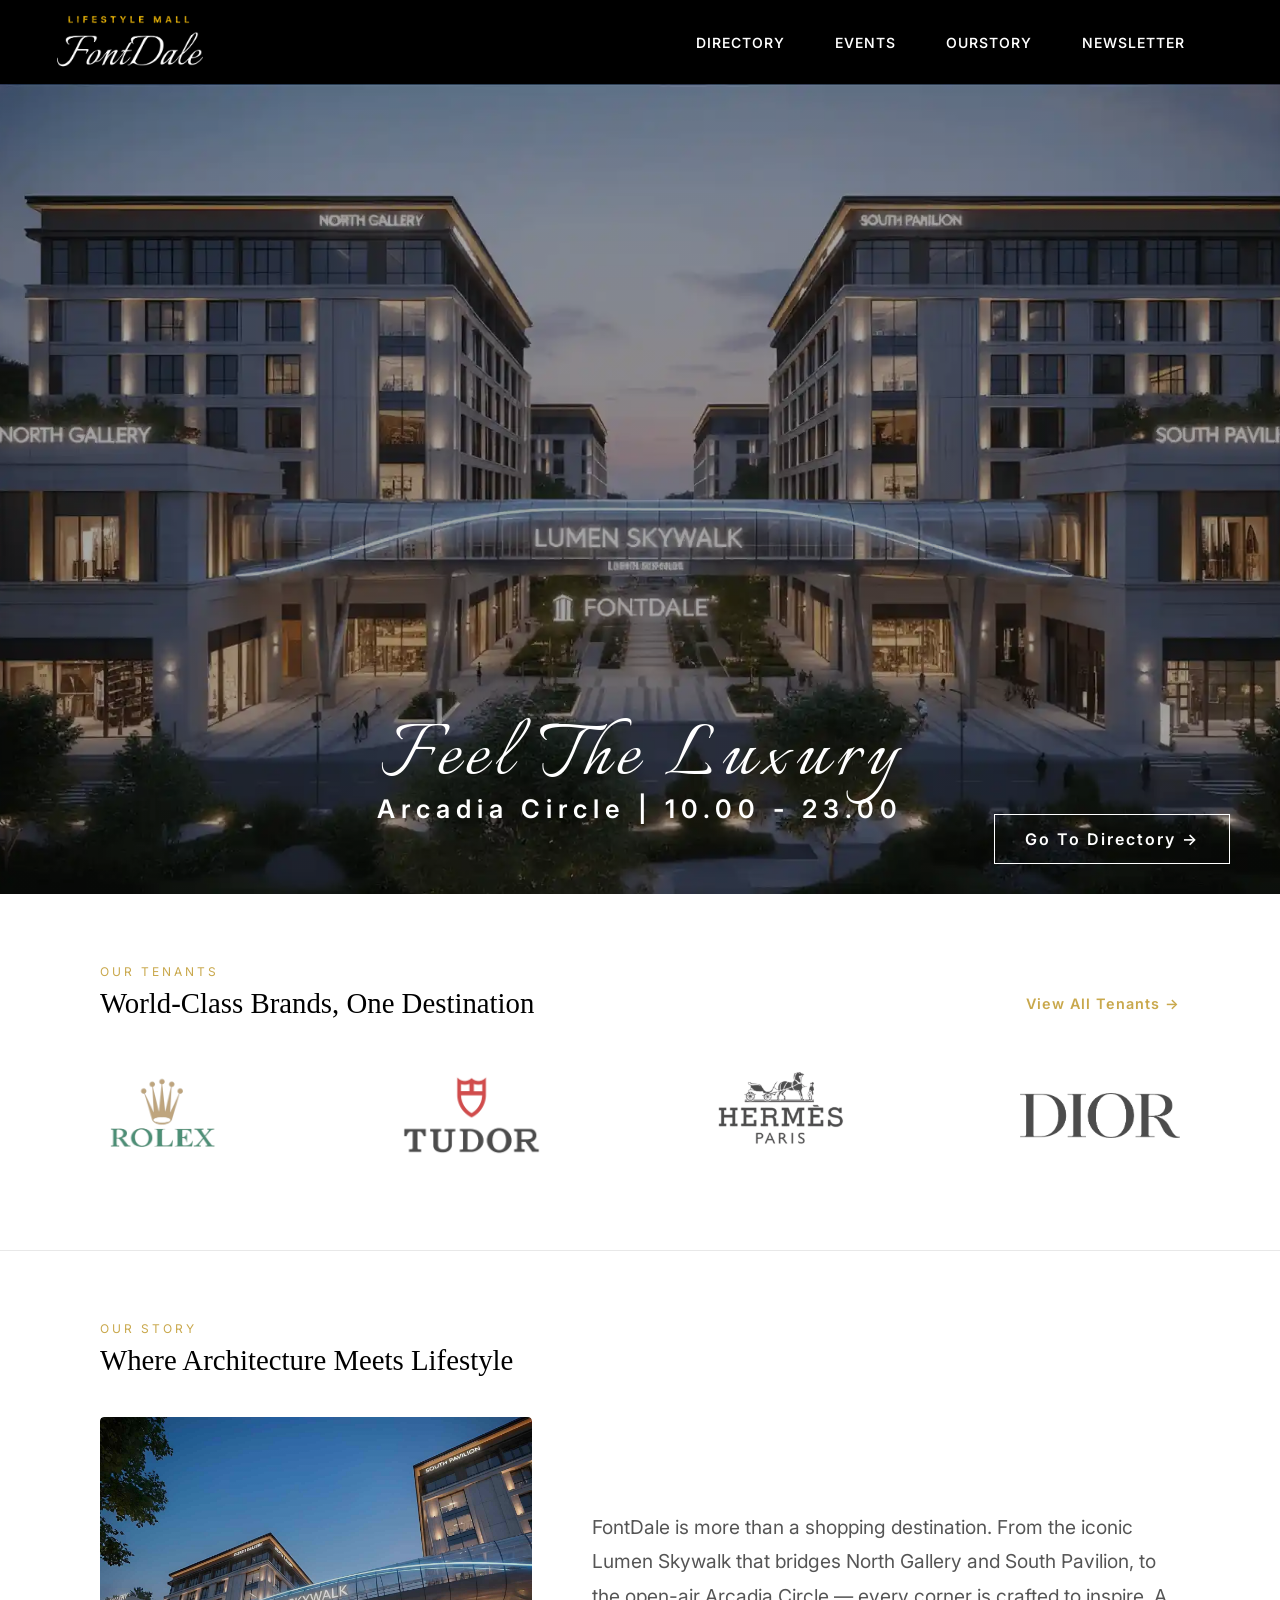
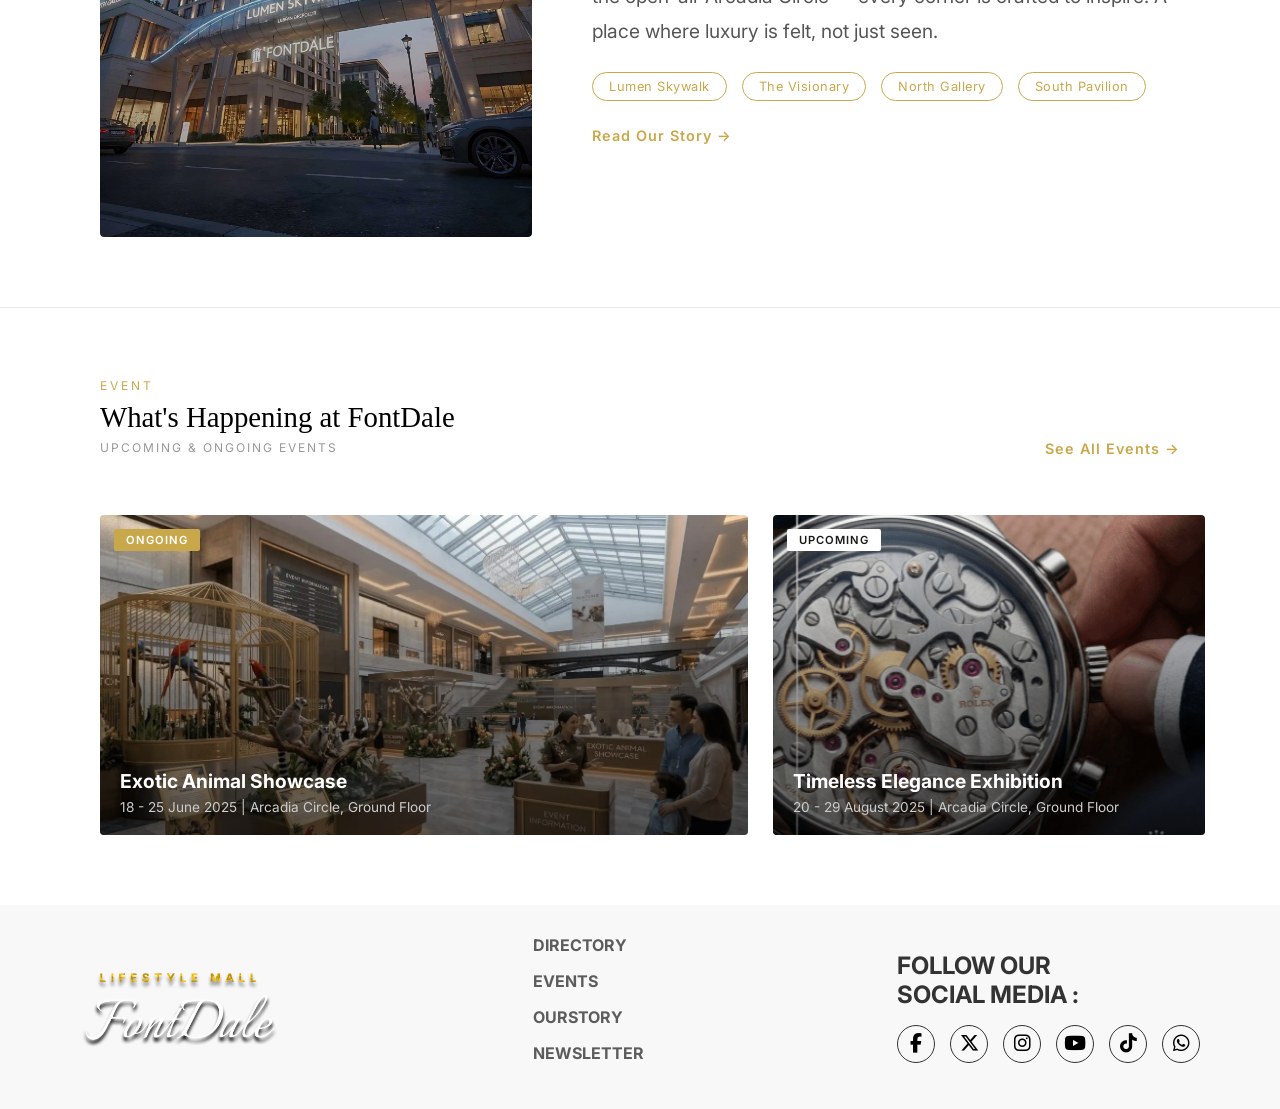
==== commit a13896a3: "tambahin animasi fade up" ====
--- a/index.html
+++ b/index.html
@@ -55,15 +55,15 @@
     </section>
 
     <!-- OUR TENANTS -->
-    <section class="tenants-section">
-      <div class="section-label">OUR TENANTS</div>
-      <div class="section-header-row">
+    <section class="tenants-section fade-up">
+      <div class="section-label fade-up">OUR TENANTS</div>
+      <div class="section-header-row fade-up">
         <h2>World-Class Brands, One Destination</h2>
         <a href="directory.html" class="view-all-link"
           >View All Tenants &rarr;</a
         >
       </div>
-      <div class="tenants-logo-row">
+      <div class="tenants-logo-row fade-up">
         <img src="Logo Brand/rolex.png" alt="Rolex" id="rolex-homepage" />
         <img src="Logo Brand/Tudor.png" alt="Tudor" />
         <img
@@ -73,36 +73,36 @@
         />
         <img src="Logo Brand/Fashion & accesories/Dior.png" alt="Dior" />
       </div>
-      <a href="directory.html" class="view-all-link mobile-cta"
+      <a href="directory.html" class="view-all-link mobile-cta fade-up"
         >View All Tenants &rarr;</a
       >
     </section>
 
     <!-- OUR STORY -->
-    <section class="story-preview-section">
-      <div class="section-label">OUR STORY</div>
-      <h2>Where Architecture Meets Lifestyle</h2>
-      <div class="story-preview-content">
-        <div class="story-preview-image">
+    <section class="story-preview-section fade-up">
+      <div class="section-label fade-up">OUR STORY</div>
+      <h2 class="fade-up">Where Architecture Meets Lifestyle</h2>
+      <div class="story-preview-content fade-up">
+        <div class="story-preview-image fade-up">
           <img
-            src="./Gambar/ourstory page/Fontdale Frog Eye Level2.png"
+            src="./Gambar/ourstory page/Fontdale Frog Eye Level2.jpg"
             alt="FontDale Building"
           />
         </div>
-        <div class="story-preview-text">
+        <div class="story-preview-text fade-up">
           <p>
             FontDale is more than a shopping destination. From the iconic Lumen
             Skywalk that bridges North Gallery and South Pavilion, to the
             open-air Arcadia Circle — every corner is crafted to inspire. A
             place where luxury is felt, not just seen.
           </p>
-          <div class="story-tags">
+          <div class="story-tags fade-up">
             <span class="tag">Lumen Skywalk</span>
             <span class="tag">The Visionary</span>
             <span class="tag">North Gallery</span>
             <span class="tag">South Pavilion</span>
           </div>
-          <a href="ourstory.html" class="view-all-link"
+          <a href="ourstory.html" class="view-all-link fade-up"
             >Read Our Story &rarr;</a
           >
         </div>
@@ -110,17 +110,17 @@
     </section>
 
     <!-- EVENT -->
-    <section class="event-preview-section">
-      <div class="section-label">EVENT</div>
-      <div class="section-header-row">
+    <section class="event-preview-section fade-up">
+      <div class="section-label fade-up">EVENT</div>
+      <div class="section-header-row fade-up">
         <div class="event-preview-title">
           <h2>What's Happening at FontDale</h2>
           <p class="event-subtitle">UPCOMING & ONGOING EVENTS</p>
         </div>
         <a href="events.html" class="view-all-link">See All Events &rarr;</a>
       </div>
-      <div class="event-preview-grid">
-        <div class="event-preview-card large">
+      <div class="event-preview-grid fade-up">
+        <div class="event-preview-card large fade-up">
           <span class="event-badge ongoing">ONGOING</span>
           <img
             src="./Gambar/Event Hero Banner.webp"
@@ -131,7 +131,7 @@
             <p>18 - 25 June 2025 | Arcadia Circle, Ground Floor</p>
           </div>
         </div>
-        <div class="event-preview-card small">
+        <div class="event-preview-card small fade-up">
           <span class="event-badge upcoming">UPCOMING</span>
           <img
             src="./Gambar/Rolex Event.png"
@@ -143,7 +143,7 @@
           </div>
         </div>
       </div>
-      <a href="events.html" class="view-all-link mobile-cta"
+      <a href="events.html" class="view-all-link mobile-cta fade-up"
         >See All Events &rarr;</a
       >
     </section>
--- a/coloring.css
+++ b/coloring.css
@@ -1643,10 +1643,12 @@
     padding: 40px 20px;
   }
   .tenants-logo-row {
-    flex-wrap: wrap;
+    display: grid;
+    grid-template-columns: 1fr 1fr; /* 2 kolom */
     gap: 20px;
-    justify-content: space-between;
     margin-top: 15px;
+    justify-items: center;
+    align-items: center;
   }
   .tenants-logo-row img {
     height: 40px;
@@ -1810,8 +1812,22 @@
     width: 100%;
   }
   .form-section {
+    display: flex;
+    flex-direction: column;
+    align-items: center;
     padding: 30px 20px;
-    margin: 40px 15px;
+    margin: 50px 20px; /* kurangi margin kiri-kanan */
+    border: 2px solid #e8e8e8; /* border lebih tebal di mobile */
+    border-radius: 4px;
+  }
+
+  .form-section button {
+    width: 280px;
+    padding: 14px 20px;
+  }
+  .input-box input,
+  .input-box select {
+    width: 100%;
   }
   .benefit-section {
     flex-direction: column;
